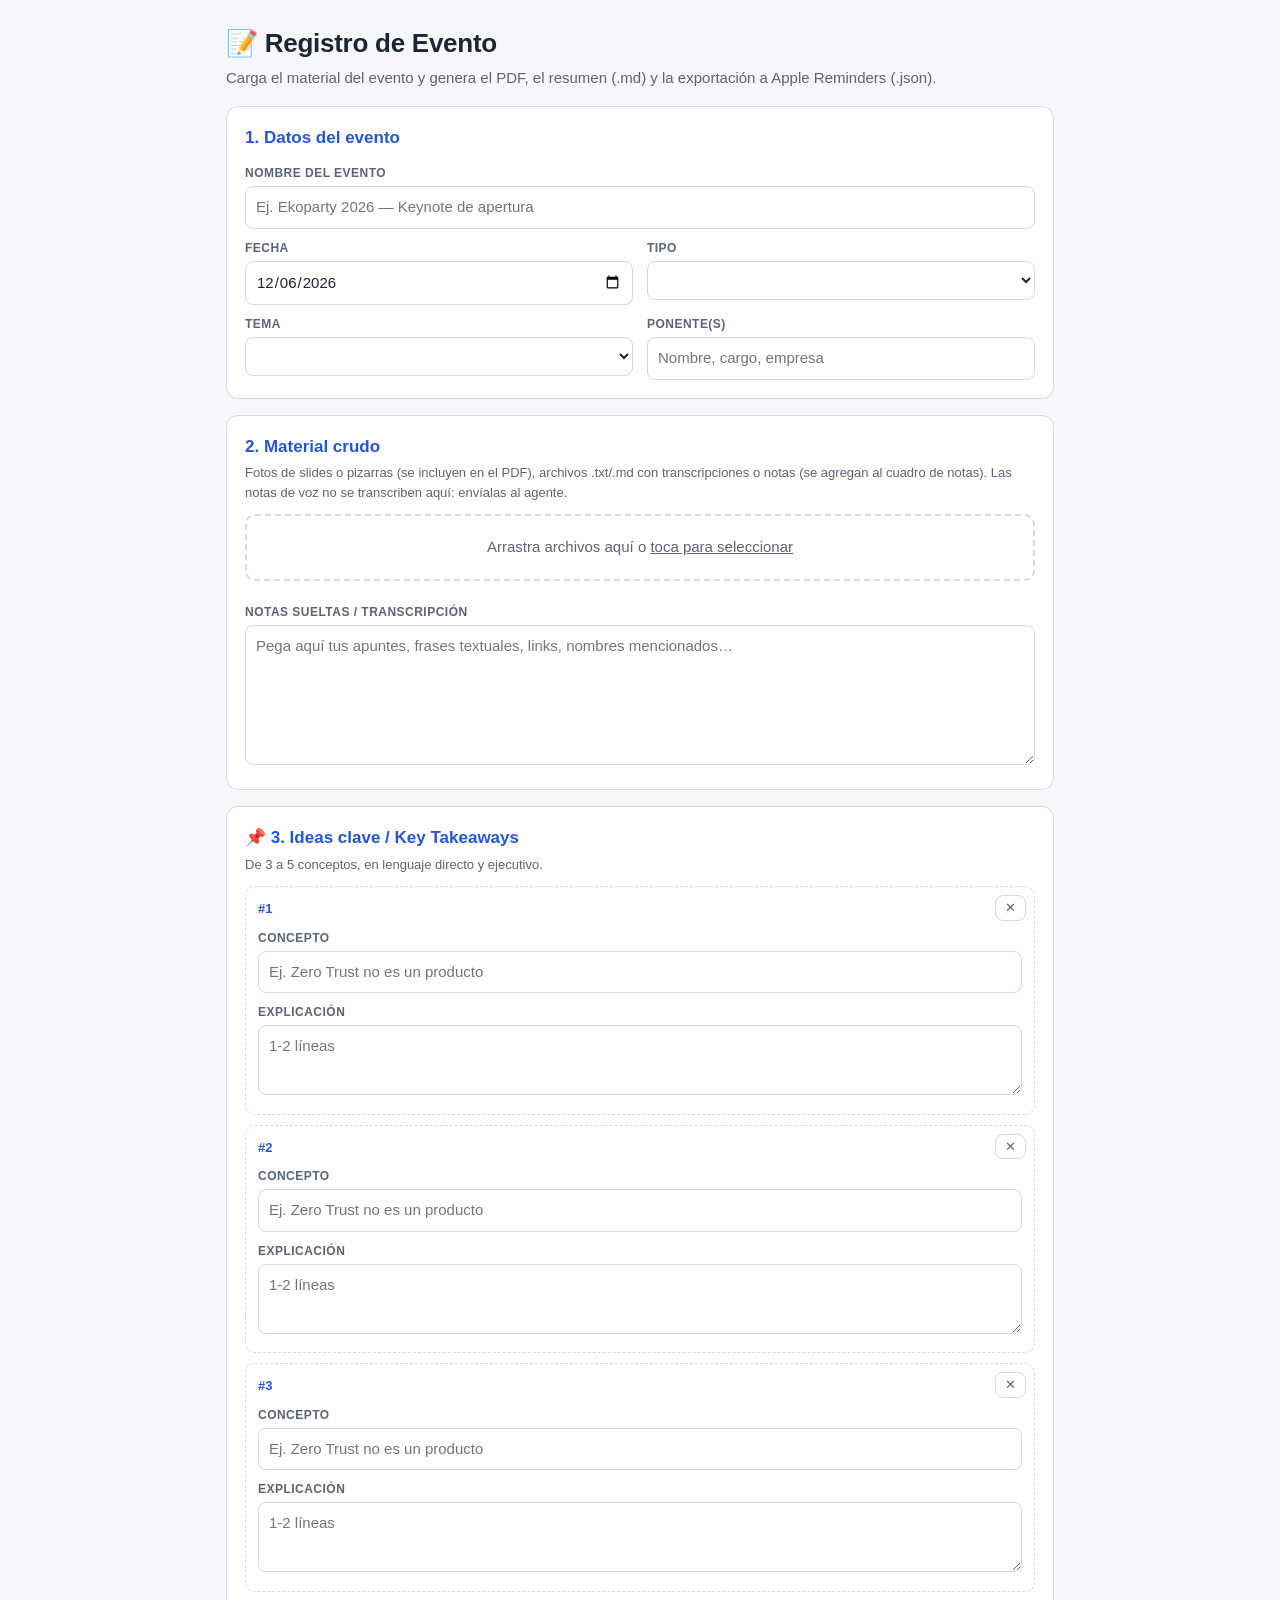
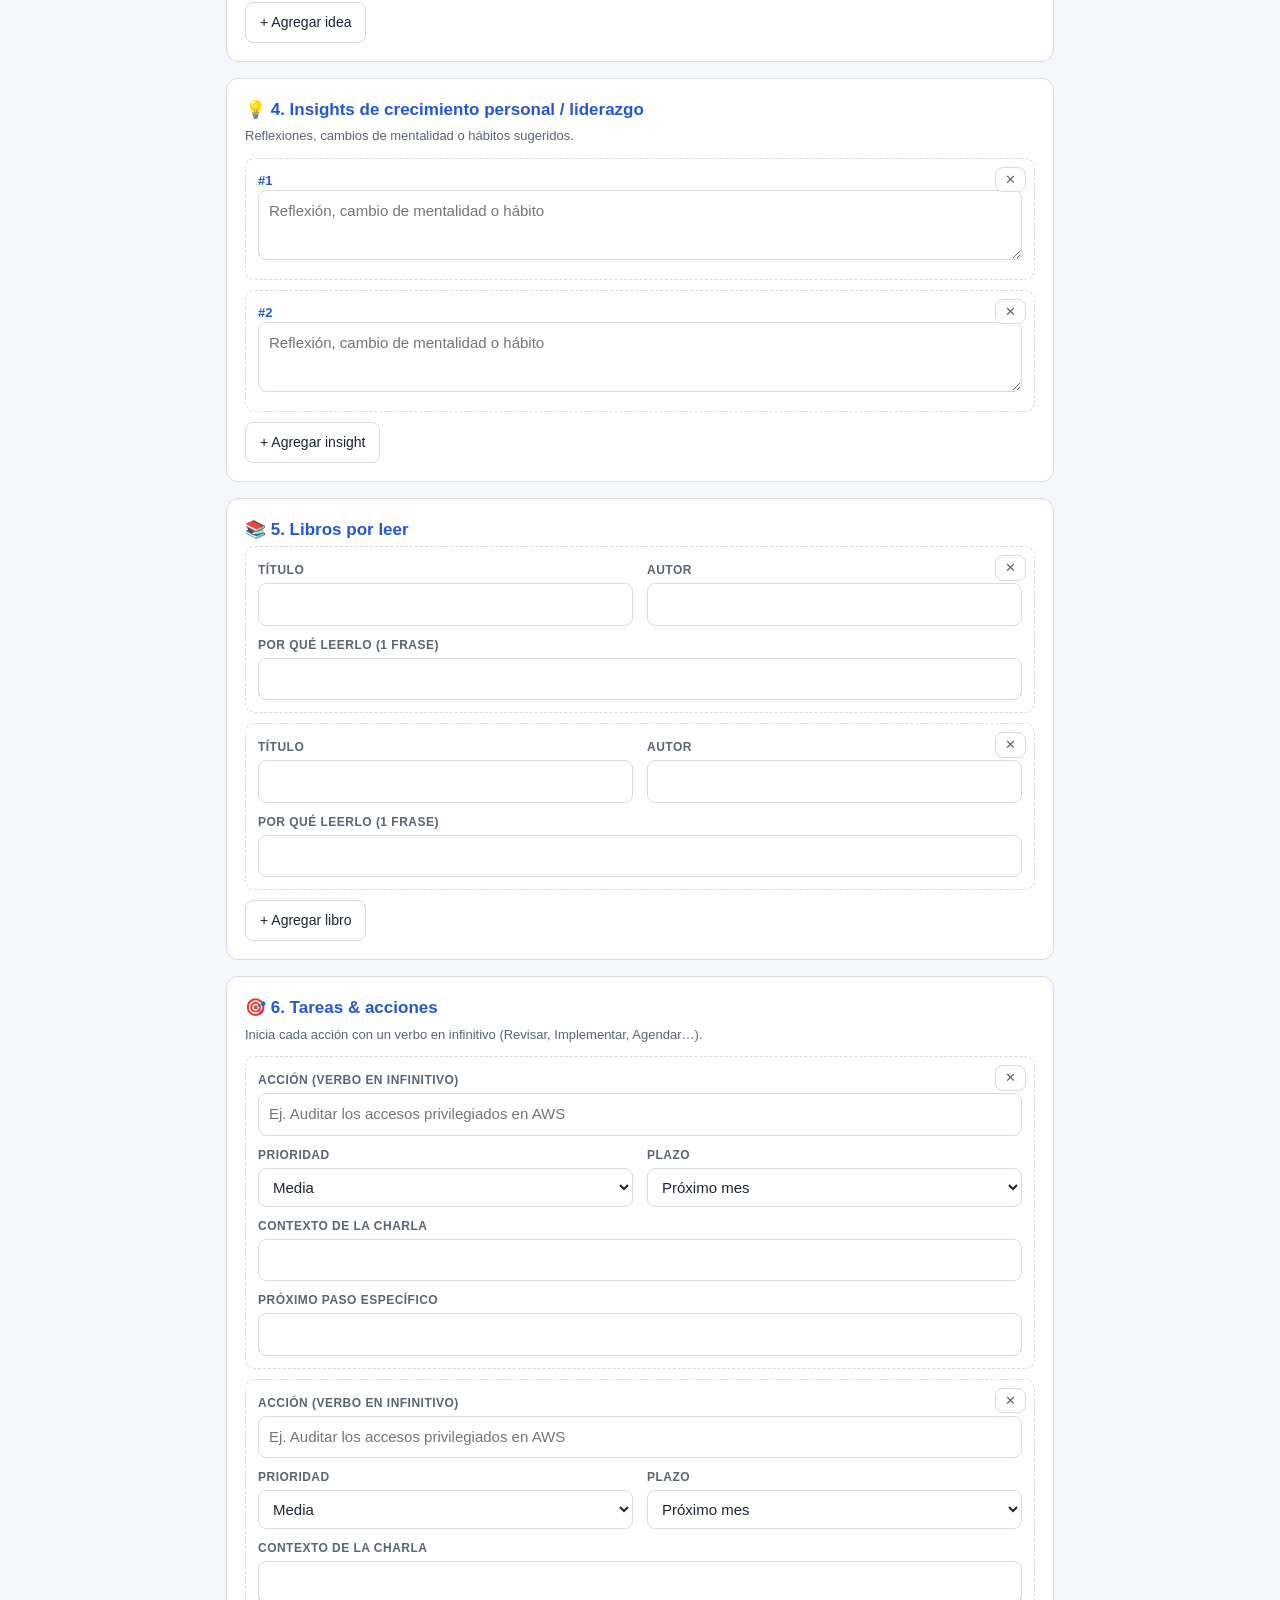
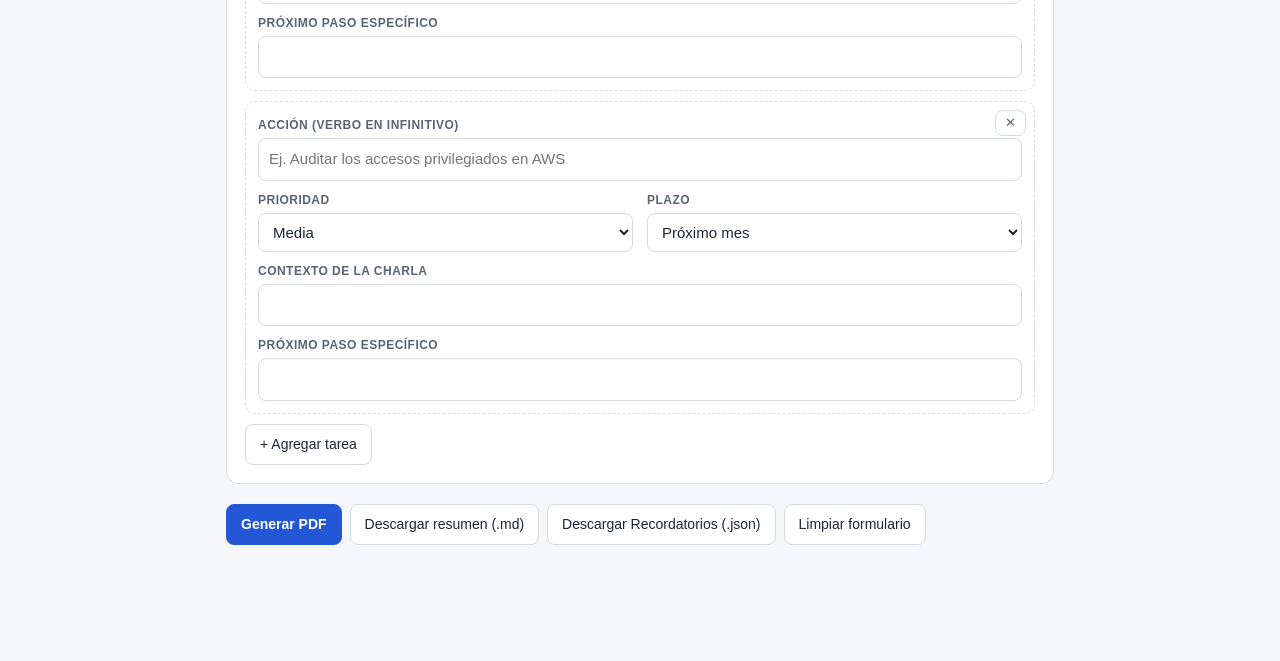
==== formulario/index.html @ 0f4e1e9d "Agregar formulario de carga de eventos, skill crear-pdf y PDF imprimible - formulario/index.html: ca" ====
<!doctype html>
<html lang="es">
<head>
<meta charset="utf-8">
<meta name="viewport" content="width=device-width, initial-scale=1">
<title>Registro de Evento</title>
<style>
  :root { --tinta:#1d2433; --suave:#5b6474; --acento:#2457d6; --linea:#d5dae3; --fondo:#f5f7fb; --papel:#fff; }
  @media (prefers-color-scheme: dark) {
    :root:not([data-theme="light"]) { --tinta:#e6e9ef; --suave:#9aa3b2; --acento:#7aa2ff; --linea:#343b48; --fondo:#1b2029; --papel:#12161d; }
  }
  * { box-sizing: border-box; }
  body { margin:0; background:var(--fondo); color:var(--tinta);
         font:15px/1.5 -apple-system,"Segoe UI","Helvetica Neue",Arial,"Noto Color Emoji",sans-serif; }
  main { max-width: 860px; margin: 0 auto; padding: 24px 16px 80px; }
  header h1 { margin:0; font-size:26px; letter-spacing:-.01em; }
  header p { margin:4px 0 0; color:var(--suave); }
  section { background:var(--papel); border:1px solid var(--linea); border-radius:12px; padding:18px; margin-top:16px; break-inside:avoid; }
  section > h2 { margin:0 0 4px; font-size:17px; color:var(--acento); }
  .ayuda { margin:0 0 12px; color:var(--suave); font-size:13px; }
  label { display:block; font-size:12px; font-weight:600; text-transform:uppercase; letter-spacing:.04em; color:var(--suave); margin:10px 0 4px; }
  input, select, textarea { width:100%; font:inherit; color:var(--tinta); background:var(--papel);
         border:1px solid var(--linea); border-radius:8px; padding:9px 10px; }
  textarea { resize:vertical; min-height:70px; overflow:hidden; }
  input:focus, select:focus, textarea:focus { outline:2px solid var(--acento); outline-offset:-1px; border-color:transparent; }
  .grid { display:grid; gap:0 14px; grid-template-columns: 1fr 1fr; }
  .grid .ancho { grid-column: 1 / -1; }
  @media (max-width: 600px) { .grid { grid-template-columns: 1fr; } }
  .fila { border:1px dashed var(--linea); border-radius:10px; padding:4px 12px 12px; margin-bottom:10px; position:relative; }
  .fila .quitar { position:absolute; top:8px; right:8px; }
  .num { font-weight:700; color:var(--acento); font-size:13px; margin-top:8px; }
  button { font:inherit; font-size:14px; border-radius:8px; padding:9px 14px; cursor:pointer;
           border:1px solid var(--linea); background:var(--papel); color:var(--tinta); }
  button.primario { background:var(--acento); border-color:var(--acento); color:#fff; font-weight:600; }
  button.quitar { padding:2px 9px; font-size:13px; color:var(--suave); }
  .acciones { display:flex; flex-wrap:wrap; gap:8px; margin-top:20px; }
  .soltar { border:2px dashed var(--linea); border-radius:10px; padding:20px; text-align:center; color:var(--suave); cursor:pointer; }
  .soltar.activo { border-color:var(--acento); color:var(--acento); }
  .fotos { display:grid; grid-template-columns: repeat(auto-fill, minmax(150px,1fr)); gap:10px; margin-top:12px; }
  .fotos figure { margin:0; position:relative; }
  .fotos img { width:100%; border-radius:8px; border:1px solid var(--linea); display:block; }
  .fotos figcaption { font-size:11px; color:var(--suave); overflow:hidden; text-overflow:ellipsis; white-space:nowrap; }
  .fotos .quitar { position:absolute; top:4px; right:4px; background:var(--papel); }
  .otros { margin:10px 0 0; padding-left:18px; font-size:13px; color:var(--suave); }
  .aviso { font-size:13px; color:var(--suave); min-height:1.2em; margin-top:8px; }
  .solo-impresion { display:none; }

  @media print {
    @page { size: A4; margin: 14mm; }
    :root { --tinta:#1d2433; --suave:#5b6474; --acento:#2457d6; --linea:#c9cfda; --fondo:#fff; --papel:#fff; }
    html { -webkit-print-color-adjust:exact; print-color-adjust:exact; }
    body { background:#fff; font-size:11pt; }
    main { padding:0; max-width:none; }
    .no-imprimir, .quitar, .ayuda, .soltar { display:none !important; }
    .solo-impresion { display:block; }
    section { border:0; border-top:2px solid var(--acento); border-radius:0; padding:8px 0 4px; margin-top:12px; break-inside:auto; }
    section > h2 { break-after:avoid; }
    input, select, textarea { border:0; border-bottom:1px solid var(--linea); border-radius:0; padding:3px 2px; }
    select { appearance:none; -webkit-appearance:none; }
    textarea { resize:none; }
    .fila { border:0; border-bottom:1px dotted var(--linea); border-radius:0; padding:0 0 8px; break-inside:avoid; }
    .en-blanco textarea { min-height:52px; }
    .en-blanco #notas { min-height:300px !important; }
    .fotos { grid-template-columns: repeat(3, 1fr); }
  }
</style>
</head>
<body>
<main>
  <header>
    <h1>📝 Registro de Evento</h1>
    <p>Carga el material del evento y genera el PDF, el resumen (.md) y la exportación a Apple Reminders (.json).</p>
  </header>

  <section>
    <h2>1. Datos del evento</h2>
    <div class="grid">
      <div class="ancho"><label for="evento">Nombre del evento</label><input id="evento" data-campo placeholder="Ej. Ekoparty 2026 — Keynote de apertura"></div>
      <div><label for="fecha">Fecha</label><input id="fecha" type="date" data-campo></div>
      <div><label for="tipo">Tipo</label>
        <select id="tipo" data-campo><option></option><option>Conferencia</option><option>Meetup</option><option>Webinar</option><option>Taller</option><option>Charla / Keynote</option><option>Podcast / Video</option><option>Otro</option></select></div>
      <div><label for="tema">Tema</label>
        <select id="tema" data-campo><option></option><option>Ciberseguridad</option><option>Tecnología</option><option>Crecimiento personal</option><option>Liderazgo</option><option>Negocios</option><option>Otro</option></select></div>
      <div><label for="ponentes">Ponente(s)</label><input id="ponentes" data-campo placeholder="Nombre, cargo, empresa"></div>
    </div>
  </section>

  <section>
    <h2>2. Material crudo</h2>
    <p class="ayuda">Fotos de slides o pizarras (se incluyen en el PDF), archivos .txt/.md con transcripciones o notas (se agregan al cuadro de notas). Las notas de voz no se transcriben aquí: envíalas al agente.</p>
    <div class="soltar no-imprimir" id="soltar" tabindex="0">Arrastra archivos aquí o <u>toca para seleccionar</u>
      <input id="archivos" type="file" multiple accept="image/*,audio/*,.txt,.md,.vtt,.srt,text/plain" hidden></div>
    <div class="fotos" id="fotos"></div>
    <ul class="otros" id="otros"></ul>
    <label for="notas">Notas sueltas / transcripción</label>
    <textarea id="notas" data-campo style="min-height:140px" placeholder="Pega aquí tus apuntes, frases textuales, links, nombres mencionados…"></textarea>
  </section>

  <section>
    <h2>📌 3. Ideas clave / Key Takeaways</h2>
    <p class="ayuda">De 3 a 5 conceptos, en lenguaje directo y ejecutivo.</p>
    <div id="ideas"></div>
    <button class="no-imprimir" data-agregar="ideas">+ Agregar idea</button>
  </section>

  <section>
    <h2>💡 4. Insights de crecimiento personal / liderazgo</h2>
    <p class="ayuda">Reflexiones, cambios de mentalidad o hábitos sugeridos.</p>
    <div id="insights"></div>
    <button class="no-imprimir" data-agregar="insights">+ Agregar insight</button>
  </section>

  <section>
    <h2>📚 5. Libros por leer</h2>
    <div id="libros"></div>
    <button class="no-imprimir" data-agregar="libros">+ Agregar libro</button>
  </section>

  <section>
    <h2>🎯 6. Tareas &amp; acciones</h2>
    <p class="ayuda">Inicia cada acción con un verbo en infinitivo (Revisar, Implementar, Agendar…).</p>
    <div id="tareas"></div>
    <button class="no-imprimir" data-agregar="tareas">+ Agregar tarea</button>
  </section>

  <div class="acciones no-imprimir">
    <button class="primario" id="btnPdf">Generar PDF</button>
    <button id="btnMd">Descargar resumen (.md)</button>
    <button id="btnJson">Descargar Recordatorios (.json)</button>
    <button id="btnLimpiar">Limpiar formulario</button>
  </div>
  <p class="aviso no-imprimir" id="aviso"></p>
</main>

<template id="t-ideas"><div class="fila"><button class="quitar" title="Quitar">✕</button>
  <div class="num"></div><label>Concepto</label><input data-k="titulo" placeholder="Ej. Zero Trust no es un producto">
  <label>Explicación</label><textarea data-k="detalle" placeholder="1-2 líneas"></textarea></div></template>
<template id="t-insights"><div class="fila"><button class="quitar" title="Quitar">✕</button>
  <div class="num"></div><textarea data-k="texto" placeholder="Reflexión, cambio de mentalidad o hábito"></textarea></div></template>
<template id="t-libros"><div class="fila"><button class="quitar" title="Quitar">✕</button>
  <div class="grid"><div><label>Título</label><input data-k="titulo"></div><div><label>Autor</label><input data-k="autor"></div>
  <div class="ancho"><label>Por qué leerlo (1 frase)</label><input data-k="porque"></div></div></div></template>
<template id="t-tareas"><div class="fila"><button class="quitar" title="Quitar">✕</button>
  <div class="grid"><div class="ancho"><label>Acción (verbo en infinitivo)</label><input data-k="accion" placeholder="Ej. Auditar los accesos privilegiados en AWS"></div>
  <div><label>Prioridad</label><select data-k="prioridad"><option>Alta</option><option selected>Media</option><option>Baja</option></select></div>
  <div><label>Plazo</label><select data-k="plazo"><option>Esta semana</option><option>Próximas 2 semanas</option><option selected>Próximo mes</option><option>Este trimestre</option></select></div>
  <div class="ancho"><label>Contexto de la charla</label><input data-k="contexto"></div>
  <div class="ancho"><label>Próximo paso específico</label><input data-k="paso"></div></div></div></template>

<script>
(() => {
  const $ = s => document.querySelector(s);
  const CLAVE = "registro-evento-borrador";
  const EN_BLANCO = new URLSearchParams(location.search).has("en-blanco");  // versión para imprimir y llenar a mano
  const MINIMO = EN_BLANCO ? { ideas: 5, insights: 3, libros: 3, tareas: 4 } : { ideas: 3, insights: 2, libros: 2, tareas: 3 };
  const PRIORIDAD = { Alta: "high", Media: "medium", Baja: "low" };
  const DIAS = { "Esta semana": 7, "Próximas 2 semanas": 14, "Próximo mes": 30, "Este trimestre": 90 };
  let fotos = [];   // {nombre, dataUrl}
  let otros = [];   // nombres de archivos no-imagen (audio, etc.)

  const crecer = t => { t.style.height = "auto"; t.style.height = t.scrollHeight + 2 + "px"; };
  const avisar = m => { $("#aviso").textContent = m; };

  function renumerar(lista) {
    lista.querySelectorAll(".fila .num").forEach((n, i) => n.textContent = "#" + (i + 1));
  }
  function agregarFila(tipo, datos = {}) {
    const lista = $("#" + tipo);
    const fila = $("#t-" + tipo).content.firstElementChild.cloneNode(true);
    fila.querySelectorAll("[data-k]").forEach(el => { if (datos[el.dataset.k] != null) el.value = datos[el.dataset.k]; });
    fila.querySelector(".quitar").onclick = () => { fila.remove(); renumerar(lista); guardar(); };
    lista.appendChild(fila);
    renumerar(lista);
    fila.querySelectorAll("textarea").forEach(crecer);
    return fila;
  }
  const filas = tipo => [...$("#" + tipo).children].map(f => {
    const o = {}; f.querySelectorAll("[data-k]").forEach(el => o[el.dataset.k] = el.value.trim()); return o;
  });
  const unir = (...partes) => partes.filter(Boolean).join(" ");
  const llena = o => Object.entries(o).some(([k, v]) => v && !["prioridad", "plazo"].includes(k));

  function datos() {
    const d = {}; document.querySelectorAll("[data-campo]").forEach(el => d[el.id] = el.value.trim());
    for (const t of Object.keys(MINIMO)) d[t] = filas(t);
    d.fotos = fotos; d.otros = otros;
    return d;
  }
  function guardar() {
    if (EN_BLANCO) return;
    try { localStorage.setItem(CLAVE, JSON.stringify(datos())); }
    catch { avisar("No se pudo guardar el borrador (¿fotos muy pesadas?). Lo demás sigue funcionando."); }
  }
  function cargar() {
    let d = null;
    if (!EN_BLANCO) try { d = JSON.parse(localStorage.getItem(CLAVE) || "null"); } catch {}
    if (d) document.querySelectorAll("[data-campo]").forEach(el => { if (d[el.id] != null) el.value = d[el.id]; });
    for (const t of Object.keys(MINIMO)) {
      const previas = (d && d[t]) || [];
      previas.forEach(x => agregarFila(t, x));
      for (let i = previas.length; i < MINIMO[t]; i++) agregarFila(t);
    }
    fotos = (d && d.fotos) || []; otros = (d && d.otros) || [];
    if (!EN_BLANCO && !$("#fecha").value) $("#fecha").value = new Date().toISOString().slice(0, 10);
    pintarArchivos();
    document.querySelectorAll("textarea").forEach(crecer);
  }

  // --- Archivos ---
  function pintarArchivos() {
    $("#fotos").innerHTML = "";
    fotos.forEach((f, i) => {
      const fig = document.createElement("figure");
      fig.innerHTML = `<img alt=""><figcaption></figcaption><button class="quitar" title="Quitar">✕</button>`;
      fig.querySelector("img").src = f.dataUrl;
      fig.querySelector("figcaption").textContent = f.nombre;
      fig.querySelector("button").onclick = () => { fotos.splice(i, 1); pintarArchivos(); guardar(); };
      $("#fotos").appendChild(fig);
    });
    $("#otros").innerHTML = "";
    otros.forEach(n => { const li = document.createElement("li"); li.textContent = "🎙️ " + n + " (enviar al agente para transcribir)"; $("#otros").appendChild(li); });
  }
  function reducirImagen(archivo) {   // max 1600px, JPEG 0.82 → PDF liviano
    return new Promise((ok, mal) => {
      const img = new Image(), url = URL.createObjectURL(archivo);
      img.onload = () => {
        const k = Math.min(1, 1600 / Math.max(img.width, img.height));
        const c = document.createElement("canvas"); c.width = img.width * k; c.height = img.height * k;
        c.getContext("2d").drawImage(img, 0, 0, c.width, c.height);
        URL.revokeObjectURL(url); ok(c.toDataURL("image/jpeg", 0.82));
      };
      img.onerror = mal; img.src = url;
    });
  }
  async function recibir(lista) {
    for (const a of lista) {
      try {
        if (a.type.startsWith("image/")) fotos.push({ nombre: a.name, dataUrl: await reducirImagen(a) });
        else if (a.type.startsWith("audio/")) otros.push(a.name);
        else {
          const txt = await a.text(), n = $("#notas");
          n.value = (n.value ? n.value + "\n\n" : "") + `--- ${a.name} ---\n` + txt; crecer(n);
        }
      } catch { avisar("No se pudo leer " + a.name); }
    }
    pintarArchivos(); guardar();
  }
  const zona = $("#soltar"), input = $("#archivos");
  zona.onclick = () => input.click();
  zona.onkeydown = e => { if (e.key === "Enter" || e.key === " ") { e.preventDefault(); input.click(); } };
  input.onchange = () => { recibir([...input.files]); input.value = ""; };
  zona.ondragover = e => { e.preventDefault(); zona.classList.add("activo"); };
  zona.ondragleave = () => zona.classList.remove("activo");
  zona.ondrop = e => { e.preventDefault(); zona.classList.remove("activo"); recibir([...e.dataTransfer.files]); };

  // --- Exportaciones ---
  const slug = s => (s || "evento").normalize("NFD").replace(/[̀-ͯ]/g, "").toLowerCase().replace(/[^a-z0-9]+/g, "-").replace(/^-|-$/g, "").slice(0, 60) || "evento";
  const base = d => `${d.fecha || "sin-fecha"}-${slug(d.evento)}`;
  function sumarDias(fecha, n) {
    const f = fecha ? new Date(fecha + "T12:00:00") : new Date(); f.setDate(f.getDate() + n); return f.toISOString().slice(0, 10);
  }
  function descargar(nombre, contenido, tipo) {
    const a = document.createElement("a");
    a.href = URL.createObjectURL(new Blob([contenido], { type: tipo })); a.download = nombre;
    document.body.appendChild(a); a.click(); a.remove(); setTimeout(() => URL.revokeObjectURL(a.href), 1000);
  }
  const notaLibro = (ev, x) => unir(`Recomendado en ${ev}.`, x.porque && `Contexto / Por qué leerlo: ${x.porque}`);
  const notaTarea = x => unir(x.contexto && `Contexto: ${x.contexto.replace(/\.?$/, ".")}`, x.paso && `Próximo paso: ${x.paso}`);
  function aMarkdown(d) {
    const ev = d.evento || "[Evento]";
    const ideas = d.ideas.filter(llena), ins = d.insights.filter(llena), lib = d.libros.filter(llena), tar = d.tareas.filter(llena);
    let m = `# ${ev} — ${d.fecha}\n\n**Tipo:** ${d.tipo || "-"} · **Tema:** ${d.tema || "-"} · **Ponente(s):** ${d.ponentes || "-"}\n\n---\n\n## SECCIÓN 1: Resumen de Valor\n\n### 📌 Ideas Clave / Key Takeaways\n`;
    m += ideas.length ? ideas.map((x, i) => `${i + 1}. ${x.titulo ? `**${x.titulo}:** ` : ""}${x.detalle}`).join("\n") : "_Pendiente_";
    m += `\n\n### 💡 Insights de Crecimiento Personal / Liderazgo\n`;
    m += ins.length ? ins.map(x => `- ${x.texto}`).join("\n") : "_Pendiente_";
    m += `\n\n---\n\n## SECCIÓN 2: Formato Recordatorios de iOS (Apple Reminders)\n\n### Lista: "📚 Libros por Leer"\n`;
    m += lib.length ? lib.map(x => `- **Título del Recordatorio:** ${x.titulo} - ${x.autor}\n  - **Notas:** ${notaLibro(ev, x)}`).join("\n") : "- Sin libros recomendados";
    m += `\n\n### Lista: "🎯 Tareas & Acciones"\n`;
    m += tar.length ? tar.map(x => `- **Título del Recordatorio:** ${x.accion}\n  - **Fecha/Prioridad sugerida:** ${x.prioridad} | ${x.plazo}\n  - **Notas:** ${notaTarea(x)}`).join("\n") : "_Pendiente_";
    if (d.notas || d.otros.length || d.fotos.length) {
      m += `\n\n---\n\n## Anexo: material crudo\n`;
      if (d.fotos.length) m += `\n- Fotos adjuntas: ${d.fotos.map(f => f.nombre).join(", ")}`;
      if (d.otros.length) m += `\n- Audios por transcribir: ${d.otros.join(", ")}`;
      if (d.notas) m += `\n\n\`\`\`text\n${d.notas}\n\`\`\``;
    }
    return m + "\n";
  }
  function aRecordatorios(d) {
    const ev = d.evento || "Evento";
    const r = [
      ...d.libros.filter(llena).map(x => ({ lista: "📚 Libros por Leer", titulo: `${x.titulo} - ${x.autor}`,
        notas: notaLibro(ev, x), prioridad: "low", due: null })),
      ...d.tareas.filter(llena).map(x => ({ lista: "🎯 Tareas & Acciones", titulo: x.accion,
        notas: notaTarea(x), prioridad: PRIORIDAD[x.prioridad] || "medium",
        due: sumarDias(d.fecha, DIAS[x.plazo] || 30) })),
    ];
    return JSON.stringify({ evento: ev, fecha: d.fecha, recordatorios: r }, null, 2) + "\n";
  }

  $("#btnPdf").onclick = () => {
    const d = datos(), t = document.title;
    document.title = base(d);          // nombre sugerido del PDF
    document.querySelectorAll("textarea").forEach(crecer);
    window.print();
    document.title = t;
  };
  $("#btnMd").onclick = () => { const d = datos(); descargar(base(d) + ".md", aMarkdown(d), "text/markdown"); };
  $("#btnJson").onclick = () => { const d = datos(); descargar(base(d) + ".reminders.json", aRecordatorios(d), "application/json"); };
  $("#btnLimpiar").onclick = () => {
    if (!confirm("¿Borrar todo el contenido del formulario?")) return;
    try { localStorage.removeItem(CLAVE); } catch {}
    document.querySelectorAll("[data-campo]").forEach(el => el.value = "");
    for (const t of Object.keys(MINIMO)) $("#" + t).innerHTML = "";
    fotos = []; otros = []; cargar(); avisar("Formulario limpio.");
  };
  document.querySelectorAll("[data-agregar]").forEach(b => b.onclick = () => { agregarFila(b.dataset.agregar).querySelector("input,textarea").focus(); guardar(); });
  document.addEventListener("input", e => { if (e.target.tagName === "TEXTAREA") crecer(e.target); guardar(); });
  document.addEventListener("change", guardar);
  window.addEventListener("beforeprint", () => document.querySelectorAll("textarea").forEach(crecer));
  cargar();
  if (EN_BLANCO) {   // hoja limpia para llenar a mano: sin ejemplos ni valores preseleccionados
    document.body.classList.add("en-blanco");
    document.querySelectorAll("[placeholder]").forEach(el => el.placeholder = "");
    $("#fecha").type = "text";
    document.querySelectorAll("select").forEach(sel => {
      const pistas = [...sel.options].map(o => o.text).filter(Boolean).join(" / ");
      sel.insertAdjacentHTML("afterbegin", `<option selected></option>`);
      if (sel.dataset.k) sel.closest("div").querySelector("label").textContent += ` (${pistas})`;
    });
  }
})();
</script>
</body>
</html>
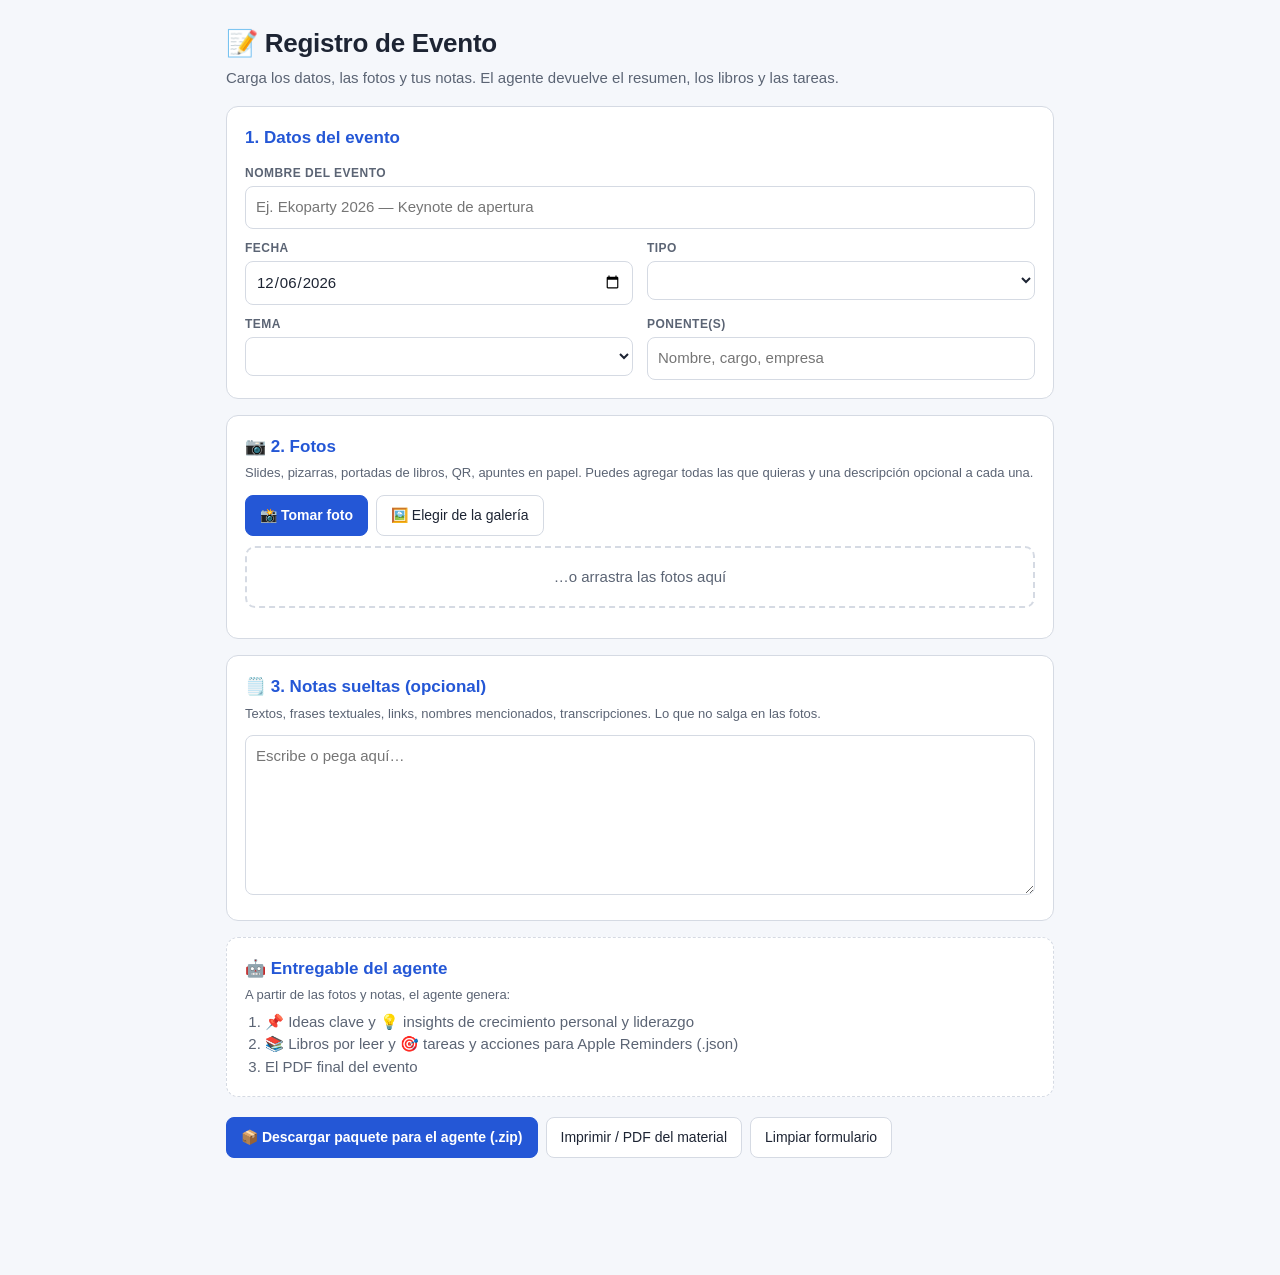
==== commit c955fa2e: "Formulario: solo datos, fotos y notas; el resto es entregable del agente - Carga de fotos con cámara" ====
--- a/formulario/index.html
+++ b/formulario/index.html
@@ -15,35 +15,35 @@
   main { max-width: 860px; margin: 0 auto; padding: 24px 16px 80px; }
   header h1 { margin:0; font-size:26px; letter-spacing:-.01em; }
   header p { margin:4px 0 0; color:var(--suave); }
-  section { background:var(--papel); border:1px solid var(--linea); border-radius:12px; padding:18px; margin-top:16px; break-inside:avoid; }
+  section { background:var(--papel); border:1px solid var(--linea); border-radius:12px; padding:18px; margin-top:16px; }
   section > h2 { margin:0 0 4px; font-size:17px; color:var(--acento); }
   .ayuda { margin:0 0 12px; color:var(--suave); font-size:13px; }
   label { display:block; font-size:12px; font-weight:600; text-transform:uppercase; letter-spacing:.04em; color:var(--suave); margin:10px 0 4px; }
   input, select, textarea { width:100%; font:inherit; color:var(--tinta); background:var(--papel);
          border:1px solid var(--linea); border-radius:8px; padding:9px 10px; }
-  textarea { resize:vertical; min-height:70px; overflow:hidden; }
+  textarea { resize:vertical; min-height:160px; overflow:hidden; }
   input:focus, select:focus, textarea:focus { outline:2px solid var(--acento); outline-offset:-1px; border-color:transparent; }
   .grid { display:grid; gap:0 14px; grid-template-columns: 1fr 1fr; }
   .grid .ancho { grid-column: 1 / -1; }
   @media (max-width: 600px) { .grid { grid-template-columns: 1fr; } }
-  .fila { border:1px dashed var(--linea); border-radius:10px; padding:4px 12px 12px; margin-bottom:10px; position:relative; }
-  .fila .quitar { position:absolute; top:8px; right:8px; }
-  .num { font-weight:700; color:var(--acento); font-size:13px; margin-top:8px; }
   button { font:inherit; font-size:14px; border-radius:8px; padding:9px 14px; cursor:pointer;
            border:1px solid var(--linea); background:var(--papel); color:var(--tinta); }
   button.primario { background:var(--acento); border-color:var(--acento); color:#fff; font-weight:600; }
   button.quitar { padding:2px 9px; font-size:13px; color:var(--suave); }
   .acciones { display:flex; flex-wrap:wrap; gap:8px; margin-top:20px; }
-  .soltar { border:2px dashed var(--linea); border-radius:10px; padding:20px; text-align:center; color:var(--suave); cursor:pointer; }
+  .botones-fotos { display:flex; flex-wrap:wrap; gap:8px; }
+  .soltar { border:2px dashed var(--linea); border-radius:10px; padding:18px; text-align:center; color:var(--suave); margin-top:10px; }
+  @media (pointer: coarse) { .soltar { display:none; } }
   .soltar.activo { border-color:var(--acento); color:var(--acento); }
   .fotos { display:grid; grid-template-columns: repeat(auto-fill, minmax(150px,1fr)); gap:10px; margin-top:12px; }
   .fotos figure { margin:0; position:relative; }
-  .fotos img { width:100%; border-radius:8px; border:1px solid var(--linea); display:block; }
-  .fotos figcaption { font-size:11px; color:var(--suave); overflow:hidden; text-overflow:ellipsis; white-space:nowrap; }
+  .fotos img { width:100%; aspect-ratio: 4 / 3; object-fit:cover; border-radius:8px; border:1px solid var(--linea); display:block; }
+  .fotos input { margin-top:4px; padding:4px 6px; font-size:12px; }
   .fotos .quitar { position:absolute; top:4px; right:4px; background:var(--papel); }
-  .otros { margin:10px 0 0; padding-left:18px; font-size:13px; color:var(--suave); }
+  .contador { font-size:13px; color:var(--suave); margin-top:8px; }
   .aviso { font-size:13px; color:var(--suave); min-height:1.2em; margin-top:8px; }
-  .solo-impresion { display:none; }
+  .pendiente { border-style:dashed; color:var(--suave); }
+  .pendiente ol { margin:6px 0 0; padding-left:20px; }
 
   @media print {
     @page { size: A4; margin: 14mm; }
@@ -51,17 +51,16 @@
     html { -webkit-print-color-adjust:exact; print-color-adjust:exact; }
     body { background:#fff; font-size:11pt; }
     main { padding:0; max-width:none; }
-    .no-imprimir, .quitar, .ayuda, .soltar { display:none !important; }
-    .solo-impresion { display:block; }
-    section { border:0; border-top:2px solid var(--acento); border-radius:0; padding:8px 0 4px; margin-top:12px; break-inside:auto; }
+    .no-imprimir, .quitar, .ayuda, .soltar, .botones-fotos, .contador { display:none !important; }
+    section { border:0; border-top:2px solid var(--acento); border-radius:0; padding:8px 0 4px; margin-top:12px; }
     section > h2 { break-after:avoid; }
     input, select, textarea { border:0; border-bottom:1px solid var(--linea); border-radius:0; padding:3px 2px; }
     select { appearance:none; -webkit-appearance:none; }
     textarea { resize:none; }
-    .fila { border:0; border-bottom:1px dotted var(--linea); border-radius:0; padding:0 0 8px; break-inside:avoid; }
-    .en-blanco textarea { min-height:52px; }
-    .en-blanco #notas { min-height:300px !important; }
-    .fotos { grid-template-columns: repeat(3, 1fr); }
+    .fotos { grid-template-columns: repeat(2, 1fr); }
+    .fotos img { aspect-ratio:auto; object-fit:contain; }
+    .fotos figure { break-inside:avoid; }
+    .en-blanco #notas { min-height:520px !important; }
   }
 </style>
 </head>
@@ -69,7 +68,7 @@
 <main>
   <header>
     <h1>📝 Registro de Evento</h1>
-    <p>Carga el material del evento y genera el PDF, el resumen (.md) y la exportación a Apple Reminders (.json).</p>
+    <p>Carga los datos, las fotos y tus notas. El agente devuelve el resumen, los libros y las tareas.</p>
   </header>
 
   <section>
@@ -85,248 +84,184 @@
     </div>
   </section>
 
+  <section id="secFotos">
+    <h2>📷 2. Fotos</h2>
+    <p class="ayuda">Slides, pizarras, portadas de libros, QR, apuntes en papel. Puedes agregar todas las que quieras y una descripción opcional a cada una.</p>
+    <div class="botones-fotos">
+      <button class="primario" id="btnCamara">📸 Tomar foto</button>
+      <button id="btnGaleria">🖼️ Elegir de la galería</button>
+    </div>
+    <input id="inCamara" type="file" accept="image/*" capture="environment" hidden>
+    <input id="inGaleria" type="file" accept="image/*" multiple hidden>
+    <div class="soltar no-imprimir" id="soltar">…o arrastra las fotos aquí</div>
+    <div class="contador" id="contador"></div>
+    <div class="fotos" id="fotos"></div>
+  </section>
+
   <section>
-    <h2>2. Material crudo</h2>
-    <p class="ayuda">Fotos de slides o pizarras (se incluyen en el PDF), archivos .txt/.md con transcripciones o notas (se agregan al cuadro de notas). Las notas de voz no se transcriben aquí: envíalas al agente.</p>
-    <div class="soltar no-imprimir" id="soltar" tabindex="0">Arrastra archivos aquí o <u>toca para seleccionar</u>
-      <input id="archivos" type="file" multiple accept="image/*,audio/*,.txt,.md,.vtt,.srt,text/plain" hidden></div>
-    <div class="fotos" id="fotos"></div>
-    <ul class="otros" id="otros"></ul>
-    <label for="notas">Notas sueltas / transcripción</label>
-    <textarea id="notas" data-campo style="min-height:140px" placeholder="Pega aquí tus apuntes, frases textuales, links, nombres mencionados…"></textarea>
-  </section>
-
-  <section>
-    <h2>📌 3. Ideas clave / Key Takeaways</h2>
-    <p class="ayuda">De 3 a 5 conceptos, en lenguaje directo y ejecutivo.</p>
-    <div id="ideas"></div>
-    <button class="no-imprimir" data-agregar="ideas">+ Agregar idea</button>
-  </section>
-
-  <section>
-    <h2>💡 4. Insights de crecimiento personal / liderazgo</h2>
-    <p class="ayuda">Reflexiones, cambios de mentalidad o hábitos sugeridos.</p>
-    <div id="insights"></div>
-    <button class="no-imprimir" data-agregar="insights">+ Agregar insight</button>
-  </section>
-
-  <section>
-    <h2>📚 5. Libros por leer</h2>
-    <div id="libros"></div>
-    <button class="no-imprimir" data-agregar="libros">+ Agregar libro</button>
-  </section>
-
-  <section>
-    <h2>🎯 6. Tareas &amp; acciones</h2>
-    <p class="ayuda">Inicia cada acción con un verbo en infinitivo (Revisar, Implementar, Agendar…).</p>
-    <div id="tareas"></div>
-    <button class="no-imprimir" data-agregar="tareas">+ Agregar tarea</button>
+    <h2>🗒️ 3. Notas sueltas (opcional)</h2>
+    <p class="ayuda">Textos, frases textuales, links, nombres mencionados, transcripciones. Lo que no salga en las fotos.</p>
+    <textarea id="notas" data-campo placeholder="Escribe o pega aquí…"></textarea>
+  </section>
+
+  <section class="pendiente no-imprimir">
+    <h2>🤖 Entregable del agente</h2>
+    <p class="ayuda" style="margin:0">A partir de las fotos y notas, el agente genera:</p>
+    <ol>
+      <li>📌 Ideas clave y 💡 insights de crecimiento personal y liderazgo</li>
+      <li>📚 Libros por leer y 🎯 tareas y acciones para Apple Reminders (.json)</li>
+      <li>El PDF final del evento</li>
+    </ol>
   </section>
 
   <div class="acciones no-imprimir">
-    <button class="primario" id="btnPdf">Generar PDF</button>
-    <button id="btnMd">Descargar resumen (.md)</button>
-    <button id="btnJson">Descargar Recordatorios (.json)</button>
+    <button class="primario" id="btnZip">📦 Descargar paquete para el agente (.zip)</button>
+    <button id="btnPdf">Imprimir / PDF del material</button>
     <button id="btnLimpiar">Limpiar formulario</button>
   </div>
   <p class="aviso no-imprimir" id="aviso"></p>
 </main>
 
-<template id="t-ideas"><div class="fila"><button class="quitar" title="Quitar">✕</button>
-  <div class="num"></div><label>Concepto</label><input data-k="titulo" placeholder="Ej. Zero Trust no es un producto">
-  <label>Explicación</label><textarea data-k="detalle" placeholder="1-2 líneas"></textarea></div></template>
-<template id="t-insights"><div class="fila"><button class="quitar" title="Quitar">✕</button>
-  <div class="num"></div><textarea data-k="texto" placeholder="Reflexión, cambio de mentalidad o hábito"></textarea></div></template>
-<template id="t-libros"><div class="fila"><button class="quitar" title="Quitar">✕</button>
-  <div class="grid"><div><label>Título</label><input data-k="titulo"></div><div><label>Autor</label><input data-k="autor"></div>
-  <div class="ancho"><label>Por qué leerlo (1 frase)</label><input data-k="porque"></div></div></div></template>
-<template id="t-tareas"><div class="fila"><button class="quitar" title="Quitar">✕</button>
-  <div class="grid"><div class="ancho"><label>Acción (verbo en infinitivo)</label><input data-k="accion" placeholder="Ej. Auditar los accesos privilegiados en AWS"></div>
-  <div><label>Prioridad</label><select data-k="prioridad"><option>Alta</option><option selected>Media</option><option>Baja</option></select></div>
-  <div><label>Plazo</label><select data-k="plazo"><option>Esta semana</option><option>Próximas 2 semanas</option><option selected>Próximo mes</option><option>Este trimestre</option></select></div>
-  <div class="ancho"><label>Contexto de la charla</label><input data-k="contexto"></div>
-  <div class="ancho"><label>Próximo paso específico</label><input data-k="paso"></div></div></div></template>
-
 <script>
 (() => {
   const $ = s => document.querySelector(s);
-  const CLAVE = "registro-evento-borrador";
-  const EN_BLANCO = new URLSearchParams(location.search).has("en-blanco");  // versión para imprimir y llenar a mano
-  const MINIMO = EN_BLANCO ? { ideas: 5, insights: 3, libros: 3, tareas: 4 } : { ideas: 3, insights: 2, libros: 2, tareas: 3 };
-  const PRIORIDAD = { Alta: "high", Media: "medium", Baja: "low" };
-  const DIAS = { "Esta semana": 7, "Próximas 2 semanas": 14, "Próximo mes": 30, "Este trimestre": 90 };
-  let fotos = [];   // {nombre, dataUrl}
-  let otros = [];   // nombres de archivos no-imagen (audio, etc.)
+  const CLAVE = "registro-evento-borrador-v2";
+  const EN_BLANCO = new URLSearchParams(location.search).has("en-blanco");  // hoja para imprimir y llenar a mano
+  let fotos = [];  // {nombre, descripcion, dataUrl}
 
   const crecer = t => { t.style.height = "auto"; t.style.height = t.scrollHeight + 2 + "px"; };
   const avisar = m => { $("#aviso").textContent = m; };
 
-  function renumerar(lista) {
-    lista.querySelectorAll(".fila .num").forEach((n, i) => n.textContent = "#" + (i + 1));
-  }
-  function agregarFila(tipo, datos = {}) {
-    const lista = $("#" + tipo);
-    const fila = $("#t-" + tipo).content.firstElementChild.cloneNode(true);
-    fila.querySelectorAll("[data-k]").forEach(el => { if (datos[el.dataset.k] != null) el.value = datos[el.dataset.k]; });
-    fila.querySelector(".quitar").onclick = () => { fila.remove(); renumerar(lista); guardar(); };
-    lista.appendChild(fila);
-    renumerar(lista);
-    fila.querySelectorAll("textarea").forEach(crecer);
-    return fila;
-  }
-  const filas = tipo => [...$("#" + tipo).children].map(f => {
-    const o = {}; f.querySelectorAll("[data-k]").forEach(el => o[el.dataset.k] = el.value.trim()); return o;
-  });
-  const unir = (...partes) => partes.filter(Boolean).join(" ");
-  const llena = o => Object.entries(o).some(([k, v]) => v && !["prioridad", "plazo"].includes(k));
-
   function datos() {
     const d = {}; document.querySelectorAll("[data-campo]").forEach(el => d[el.id] = el.value.trim());
-    for (const t of Object.keys(MINIMO)) d[t] = filas(t);
-    d.fotos = fotos; d.otros = otros;
     return d;
   }
   function guardar() {
     if (EN_BLANCO) return;
-    try { localStorage.setItem(CLAVE, JSON.stringify(datos())); }
-    catch { avisar("No se pudo guardar el borrador (¿fotos muy pesadas?). Lo demás sigue funcionando."); }
+    try { localStorage.setItem(CLAVE, JSON.stringify({ ...datos(), fotos })); }
+    catch {
+      avisar("Borrador guardado sin fotos (el navegador no tiene espacio). Descarga el paquete antes de cerrar.");
+      try { localStorage.setItem(CLAVE, JSON.stringify({ ...datos(), fotos: [] })); } catch {}
+    }
   }
   function cargar() {
     let d = null;
     if (!EN_BLANCO) try { d = JSON.parse(localStorage.getItem(CLAVE) || "null"); } catch {}
-    if (d) document.querySelectorAll("[data-campo]").forEach(el => { if (d[el.id] != null) el.value = d[el.id]; });
-    for (const t of Object.keys(MINIMO)) {
-      const previas = (d && d[t]) || [];
-      previas.forEach(x => agregarFila(t, x));
-      for (let i = previas.length; i < MINIMO[t]; i++) agregarFila(t);
-    }
-    fotos = (d && d.fotos) || []; otros = (d && d.otros) || [];
+    if (d) { document.querySelectorAll("[data-campo]").forEach(el => { if (d[el.id] != null) el.value = d[el.id]; }); fotos = d.fotos || []; }
     if (!EN_BLANCO && !$("#fecha").value) $("#fecha").value = new Date().toISOString().slice(0, 10);
-    pintarArchivos();
-    document.querySelectorAll("textarea").forEach(crecer);
-  }
-
-  // --- Archivos ---
-  function pintarArchivos() {
-    $("#fotos").innerHTML = "";
+    pintar(); crecer($("#notas"));
+  }
+
+  // --- Fotos ---
+  function pintar() {
+    const cont = $("#fotos"); cont.innerHTML = "";
     fotos.forEach((f, i) => {
       const fig = document.createElement("figure");
-      fig.innerHTML = `<img alt=""><figcaption></figcaption><button class="quitar" title="Quitar">✕</button>`;
+      fig.innerHTML = `<img alt=""><input placeholder="Descripción (opcional)"><button class="quitar" title="Quitar">✕</button>`;
       fig.querySelector("img").src = f.dataUrl;
-      fig.querySelector("figcaption").textContent = f.nombre;
-      fig.querySelector("button").onclick = () => { fotos.splice(i, 1); pintarArchivos(); guardar(); };
-      $("#fotos").appendChild(fig);
+      const inp = fig.querySelector("input"); inp.value = f.descripcion || "";
+      inp.oninput = () => { f.descripcion = inp.value; guardar(); };
+      fig.querySelector("button").onclick = () => { fotos.splice(i, 1); pintar(); guardar(); };
+      cont.appendChild(fig);
     });
-    $("#otros").innerHTML = "";
-    otros.forEach(n => { const li = document.createElement("li"); li.textContent = "🎙️ " + n + " (enviar al agente para transcribir)"; $("#otros").appendChild(li); });
-  }
-  function reducirImagen(archivo) {   // max 1600px, JPEG 0.82 → PDF liviano
+    $("#contador").textContent = fotos.length ? `${fotos.length} foto(s) cargada(s)` : "";
+  }
+  function reducir(archivo) {   // máx. 2000 px, JPEG 0.85: legible para el agente y liviano
     return new Promise((ok, mal) => {
       const img = new Image(), url = URL.createObjectURL(archivo);
       img.onload = () => {
-        const k = Math.min(1, 1600 / Math.max(img.width, img.height));
-        const c = document.createElement("canvas"); c.width = img.width * k; c.height = img.height * k;
+        const k = Math.min(1, 2000 / Math.max(img.width, img.height));
+        const c = document.createElement("canvas"); c.width = Math.round(img.width * k); c.height = Math.round(img.height * k);
         c.getContext("2d").drawImage(img, 0, 0, c.width, c.height);
-        URL.revokeObjectURL(url); ok(c.toDataURL("image/jpeg", 0.82));
+        URL.revokeObjectURL(url); ok(c.toDataURL("image/jpeg", 0.85));
       };
-      img.onerror = mal; img.src = url;
+      img.onerror = () => { URL.revokeObjectURL(url); mal(); };
+      img.src = url;
     });
   }
   async function recibir(lista) {
-    for (const a of lista) {
-      try {
-        if (a.type.startsWith("image/")) fotos.push({ nombre: a.name, dataUrl: await reducirImagen(a) });
-        else if (a.type.startsWith("audio/")) otros.push(a.name);
-        else {
-          const txt = await a.text(), n = $("#notas");
-          n.value = (n.value ? n.value + "\n\n" : "") + `--- ${a.name} ---\n` + txt; crecer(n);
-        }
-      } catch { avisar("No se pudo leer " + a.name); }
+    const imgs = [...lista].filter(a => a.type.startsWith("image/") || /\.(heic|heif)$/i.test(a.name));
+    if (!imgs.length) return;
+    avisar("Procesando fotos…");
+    let fallidas = 0;
+    for (const a of imgs) {
+      try { fotos.push({ nombre: a.name, descripcion: "", dataUrl: await reducir(a) }); }
+      catch { fallidas++; }
     }
-    pintarArchivos(); guardar();
-  }
-  const zona = $("#soltar"), input = $("#archivos");
-  zona.onclick = () => input.click();
-  zona.onkeydown = e => { if (e.key === "Enter" || e.key === " ") { e.preventDefault(); input.click(); } };
-  input.onchange = () => { recibir([...input.files]); input.value = ""; };
+    pintar(); avisar(fallidas ? `${fallidas} foto(s) no se pudieron leer (prueba exportarlas como JPG).` : ""); guardar();
+  }
+  $("#btnCamara").onclick = () => $("#inCamara").click();
+  $("#btnGaleria").onclick = () => $("#inGaleria").click();
+  for (const id of ["#inCamara", "#inGaleria"]) { const el = $(id); el.onchange = () => { recibir(el.files); el.value = ""; }; }
+  const zona = $("#soltar");
   zona.ondragover = e => { e.preventDefault(); zona.classList.add("activo"); };
   zona.ondragleave = () => zona.classList.remove("activo");
-  zona.ondrop = e => { e.preventDefault(); zona.classList.remove("activo"); recibir([...e.dataTransfer.files]); };
-
-  // --- Exportaciones ---
+  zona.ondrop = e => { e.preventDefault(); zona.classList.remove("activo"); recibir(e.dataTransfer.files); };
+  document.addEventListener("paste", e => { if (e.clipboardData && e.clipboardData.files.length) recibir(e.clipboardData.files); });
+
+  // --- ZIP sin compresión, sin librerías ---
+  const TABLA = new Uint32Array(256).map((_, n) => { let c = n; for (let k = 0; k < 8; k++) c = c & 1 ? 0xEDB88320 ^ (c >>> 1) : c >>> 1; return c >>> 0; });
+  const crc32 = b => { let c = 0xFFFFFFFF; for (let i = 0; i < b.length; i++) c = TABLA[(c ^ b[i]) & 255] ^ (c >>> 8); return (c ^ 0xFFFFFFFF) >>> 0; };
+  const escribir = (dv, campos) => campos.forEach(([o, v, s]) => s === 4 ? dv.setUint32(o, v >>> 0, true) : dv.setUint16(o, v, true));
+  function zip(archivos) {   // [{nombre, datos: Uint8Array}]
+    const enc = new TextEncoder(), partes = [], central = []; let pos = 0;
+    const t0 = new Date();
+    const hora = (t0.getHours() << 11) | (t0.getMinutes() << 5) | (t0.getSeconds() >> 1);
+    const dia = ((t0.getFullYear() - 1980) << 9) | ((t0.getMonth() + 1) << 5) | t0.getDate();
+    for (const a of archivos) {
+      const n = enc.encode(a.nombre), crc = crc32(a.datos), t = a.datos.length;
+      const h = new DataView(new ArrayBuffer(30));
+      escribir(h, [[0,0x04034b50,4],[4,20,2],[6,0x0800,2],[8,0,2],[10,hora,2],[12,dia,2],[14,crc,4],[18,t,4],[22,t,4],[26,n.length,2],[28,0,2]]);
+      partes.push(new Uint8Array(h.buffer), n, a.datos);
+      const c = new DataView(new ArrayBuffer(46));
+      escribir(c, [[0,0x02014b50,4],[4,20,2],[6,20,2],[8,0x0800,2],[10,0,2],[12,hora,2],[14,dia,2],[16,crc,4],[20,t,4],[24,t,4],[28,n.length,2],[30,0,2],[32,0,2],[34,0,2],[36,0,2],[38,0,4],[42,pos,4]]);
+      central.push(new Uint8Array(c.buffer), n);
+      pos += 30 + n.length + t;
+    }
+    const tam = central.reduce((s, x) => s + x.length, 0);
+    const fin = new DataView(new ArrayBuffer(22));
+    escribir(fin, [[0,0x06054b50,4],[4,0,2],[6,0,2],[8,archivos.length,2],[10,archivos.length,2],[12,tam,4],[16,pos,4],[20,0,2]]);
+    return new Blob([...partes, ...central, new Uint8Array(fin.buffer)], { type: "application/zip" });
+  }
+  const deDataUrl = u => Uint8Array.from(atob(u.split(",")[1]), c => c.charCodeAt(0));
   const slug = s => (s || "evento").normalize("NFD").replace(/[̀-ͯ]/g, "").toLowerCase().replace(/[^a-z0-9]+/g, "-").replace(/^-|-$/g, "").slice(0, 60) || "evento";
   const base = d => `${d.fecha || "sin-fecha"}-${slug(d.evento)}`;
-  function sumarDias(fecha, n) {
-    const f = fecha ? new Date(fecha + "T12:00:00") : new Date(); f.setDate(f.getDate() + n); return f.toISOString().slice(0, 10);
-  }
-  function descargar(nombre, contenido, tipo) {
+
+  $("#btnZip").onclick = () => {
+    const d = datos();
+    if (!fotos.length && !d.notas) { avisar("Agrega al menos una foto o una nota antes de descargar."); return; }
+    const carpeta = base(d) + "/";
+    const lista = fotos.map((f, i) => ({ archivo: `fotos/${String(i + 1).padStart(2, "0")}.jpg`, original: f.nombre, descripcion: f.descripcion || "" }));
+    const archivos = [
+      { nombre: carpeta + "evento.json", datos: new TextEncoder().encode(JSON.stringify({ ...d, fotos: lista }, null, 2) + "\n") },
+      ...fotos.map((f, i) => ({ nombre: carpeta + lista[i].archivo, datos: deDataUrl(f.dataUrl) })),
+    ];
     const a = document.createElement("a");
-    a.href = URL.createObjectURL(new Blob([contenido], { type: tipo })); a.download = nombre;
-    document.body.appendChild(a); a.click(); a.remove(); setTimeout(() => URL.revokeObjectURL(a.href), 1000);
-  }
-  const notaLibro = (ev, x) => unir(`Recomendado en ${ev}.`, x.porque && `Contexto / Por qué leerlo: ${x.porque}`);
-  const notaTarea = x => unir(x.contexto && `Contexto: ${x.contexto.replace(/\.?$/, ".")}`, x.paso && `Próximo paso: ${x.paso}`);
-  function aMarkdown(d) {
-    const ev = d.evento || "[Evento]";
-    const ideas = d.ideas.filter(llena), ins = d.insights.filter(llena), lib = d.libros.filter(llena), tar = d.tareas.filter(llena);
-    let m = `# ${ev} — ${d.fecha}\n\n**Tipo:** ${d.tipo || "-"} · **Tema:** ${d.tema || "-"} · **Ponente(s):** ${d.ponentes || "-"}\n\n---\n\n## SECCIÓN 1: Resumen de Valor\n\n### 📌 Ideas Clave / Key Takeaways\n`;
-    m += ideas.length ? ideas.map((x, i) => `${i + 1}. ${x.titulo ? `**${x.titulo}:** ` : ""}${x.detalle}`).join("\n") : "_Pendiente_";
-    m += `\n\n### 💡 Insights de Crecimiento Personal / Liderazgo\n`;
-    m += ins.length ? ins.map(x => `- ${x.texto}`).join("\n") : "_Pendiente_";
-    m += `\n\n---\n\n## SECCIÓN 2: Formato Recordatorios de iOS (Apple Reminders)\n\n### Lista: "📚 Libros por Leer"\n`;
-    m += lib.length ? lib.map(x => `- **Título del Recordatorio:** ${x.titulo} - ${x.autor}\n  - **Notas:** ${notaLibro(ev, x)}`).join("\n") : "- Sin libros recomendados";
-    m += `\n\n### Lista: "🎯 Tareas & Acciones"\n`;
-    m += tar.length ? tar.map(x => `- **Título del Recordatorio:** ${x.accion}\n  - **Fecha/Prioridad sugerida:** ${x.prioridad} | ${x.plazo}\n  - **Notas:** ${notaTarea(x)}`).join("\n") : "_Pendiente_";
-    if (d.notas || d.otros.length || d.fotos.length) {
-      m += `\n\n---\n\n## Anexo: material crudo\n`;
-      if (d.fotos.length) m += `\n- Fotos adjuntas: ${d.fotos.map(f => f.nombre).join(", ")}`;
-      if (d.otros.length) m += `\n- Audios por transcribir: ${d.otros.join(", ")}`;
-      if (d.notas) m += `\n\n\`\`\`text\n${d.notas}\n\`\`\``;
-    }
-    return m + "\n";
-  }
-  function aRecordatorios(d) {
-    const ev = d.evento || "Evento";
-    const r = [
-      ...d.libros.filter(llena).map(x => ({ lista: "📚 Libros por Leer", titulo: `${x.titulo} - ${x.autor}`,
-        notas: notaLibro(ev, x), prioridad: "low", due: null })),
-      ...d.tareas.filter(llena).map(x => ({ lista: "🎯 Tareas & Acciones", titulo: x.accion,
-        notas: notaTarea(x), prioridad: PRIORIDAD[x.prioridad] || "medium",
-        due: sumarDias(d.fecha, DIAS[x.plazo] || 30) })),
-    ];
-    return JSON.stringify({ evento: ev, fecha: d.fecha, recordatorios: r }, null, 2) + "\n";
-  }
-
+    a.href = URL.createObjectURL(zip(archivos)); a.download = base(d) + ".zip";
+    document.body.appendChild(a); a.click(); a.remove(); setTimeout(() => URL.revokeObjectURL(a.href), 2000);
+    avisar(`Paquete listo: ${base(d)}.zip. Envíalo al agente o súbelo a eventos/entrada/.`);
+  };
   $("#btnPdf").onclick = () => {
-    const d = datos(), t = document.title;
-    document.title = base(d);          // nombre sugerido del PDF
-    document.querySelectorAll("textarea").forEach(crecer);
-    window.print();
-    document.title = t;
+    const t = document.title; document.title = base(datos()) + "-material";
+    crecer($("#notas")); window.print(); document.title = t;
   };
-  $("#btnMd").onclick = () => { const d = datos(); descargar(base(d) + ".md", aMarkdown(d), "text/markdown"); };
-  $("#btnJson").onclick = () => { const d = datos(); descargar(base(d) + ".reminders.json", aRecordatorios(d), "application/json"); };
   $("#btnLimpiar").onclick = () => {
-    if (!confirm("¿Borrar todo el contenido del formulario?")) return;
+    if (!confirm("¿Borrar datos, fotos y notas del formulario?")) return;
     try { localStorage.removeItem(CLAVE); } catch {}
     document.querySelectorAll("[data-campo]").forEach(el => el.value = "");
-    for (const t of Object.keys(MINIMO)) $("#" + t).innerHTML = "";
-    fotos = []; otros = []; cargar(); avisar("Formulario limpio.");
+    fotos = []; cargar(); avisar("Formulario limpio.");
   };
-  document.querySelectorAll("[data-agregar]").forEach(b => b.onclick = () => { agregarFila(b.dataset.agregar).querySelector("input,textarea").focus(); guardar(); });
-  document.addEventListener("input", e => { if (e.target.tagName === "TEXTAREA") crecer(e.target); guardar(); });
-  document.addEventListener("change", guardar);
-  window.addEventListener("beforeprint", () => document.querySelectorAll("textarea").forEach(crecer));
+  document.addEventListener("input", e => { if (e.target.id === "notas") crecer(e.target); if (e.target.matches("[data-campo]")) guardar(); });
+  document.addEventListener("change", e => { if (e.target.matches("[data-campo]")) guardar(); });
+  window.addEventListener("beforeprint", () => crecer($("#notas")));
+
   cargar();
-  if (EN_BLANCO) {   // hoja limpia para llenar a mano: sin ejemplos ni valores preseleccionados
+  if (EN_BLANCO) {   // hoja limpia: sin ejemplos ni sección de fotos
     document.body.classList.add("en-blanco");
     document.querySelectorAll("[placeholder]").forEach(el => el.placeholder = "");
     $("#fecha").type = "text";
-    document.querySelectorAll("select").forEach(sel => {
-      const pistas = [...sel.options].map(o => o.text).filter(Boolean).join(" / ");
-      sel.insertAdjacentHTML("afterbegin", `<option selected></option>`);
-      if (sel.dataset.k) sel.closest("div").querySelector("label").textContent += ` (${pistas})`;
-    });
+    $("#secFotos").style.display = "none";
+    document.querySelector("#notas").closest("section").querySelector("h2").textContent = "🗒️ 2. Notas";
   }
 })();
 </script>
